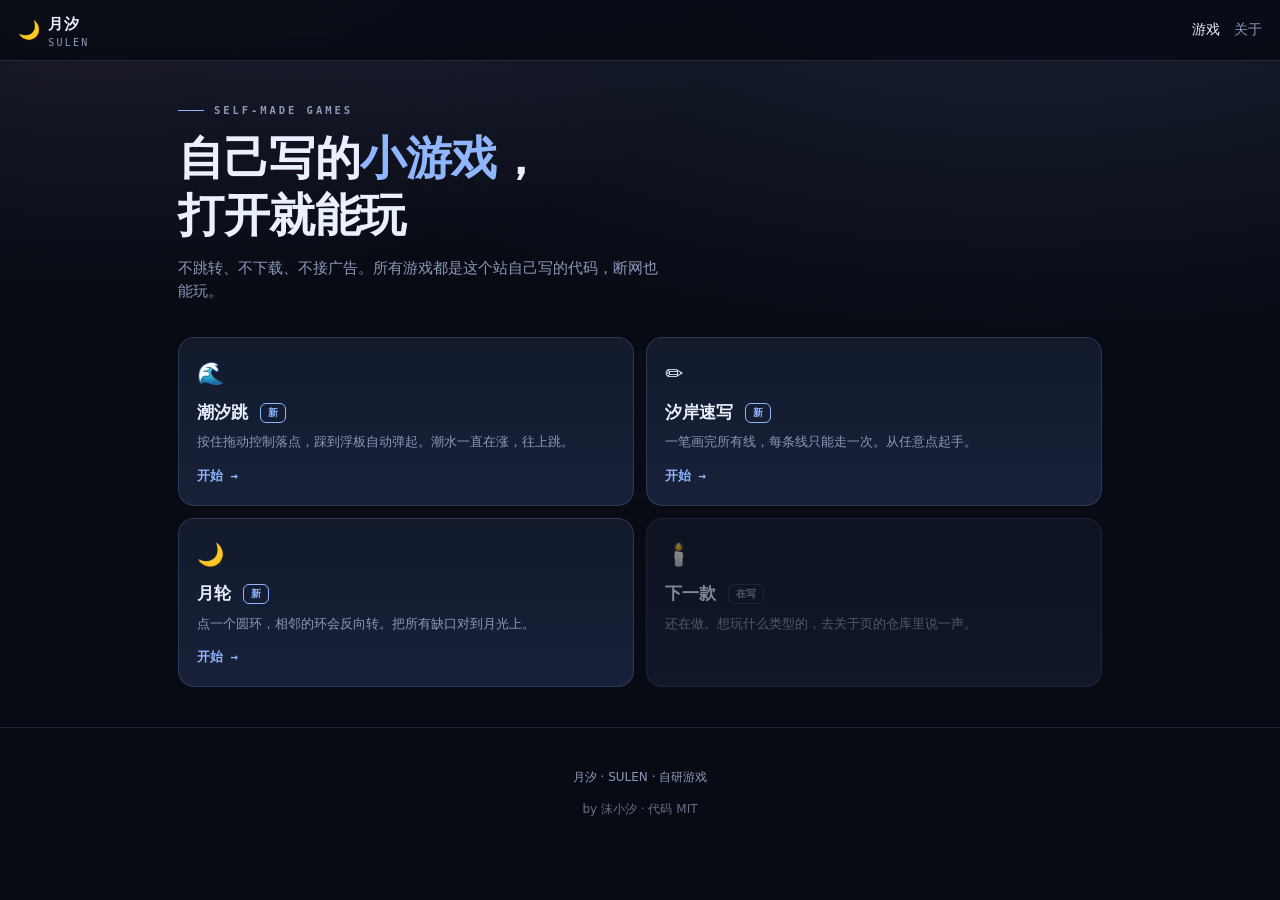
==== index.html @ d367f740 "init: 月汐 SULEN —— 自研小游戏站 - 潮汐跳（潮水上涨的跳跃游戏） - 汐岸速写（一笔画解谜，5 关） - 月轮（圆环对齐解谜，4 关） - 纯手写 HTML/CSS/JS，零依赖；曲" ====
<!doctype html>
<html lang="zh-CN">
<head>
<meta charset="utf-8">
<meta name="viewport" content="width=device-width, initial-scale=1, viewport-fit=cover">
<meta name="theme-color" content="#080b14">
<title>月汐 · SULEN</title>
<meta name="description" content="月汐 SULEN —— 自己写的网页小游戏，打开就能玩，不跳转、不下载。">
<link rel="manifest" href="manifest.json">
<link rel="icon" href="assets/icon.svg" type="image/svg+xml">
<link rel="apple-touch-icon" href="assets/icon.svg">
<meta property="og:title" content="月汐 · SULEN">
<meta property="og:description" content="自己写的网页小游戏，打开就能玩。">
<meta property="og:type" content="website">
<link rel="stylesheet" href="assets/base.css">
</head>
<body>

<nav class="nav">
  <a class="brand" href="./"><span class="moon">🌙</span><span>月汐<small>SULEN</small></span></a>
  <div class="nav-links">
    <a href="./" class="on">游戏</a>
    <a href="about.html">关于</a>
  </div>
</nav>

<main class="wrap">
  <header class="hero">
    <p class="eyebrow">SELF-MADE GAMES</p>
    <h1>自己写的<em>小游戏</em>，<br>打开就能玩</h1>
    <p class="lead">不跳转、不下载、不接广告。所有游戏都是这个站自己写的代码，断网也能玩。</p>
  </header>

  <section class="games">
    <a class="card" href="games/tide/index.html">
      <span class="ico">🌊</span>
      <h2>潮汐跳 <span class="tag new">新</span></h2>
      <p>按住拖动控制落点，踩到浮板自动弹起。潮水一直在涨，往上跳。</p>
      <span class="go">开始 →</span>
    </a>

    <a class="card" href="games/line/index.html">
      <span class="ico">✏️</span>
      <h2>汐岸速写 <span class="tag new">新</span></h2>
      <p>一笔画完所有线，每条线只能走一次。从任意点起手。</p>
      <span class="go">开始 →</span>
    </a>

    <a class="card" href="games/moon/index.html">
      <span class="ico">🌙</span>
      <h2>月轮 <span class="tag new">新</span></h2>
      <p>点一个圆环，相邻的环会反向转。把所有缺口对到月光上。</p>
      <span class="go">开始 →</span>
    </a>

    <div class="card soon">
      <span class="ico">🕯️</span>
      <h2>下一款 <span class="tag">在写</span></h2>
      <p>还在做。想玩什么类型的，去关于页的仓库里说一声。</p>
    </div>
  </section>
</main>

<footer>
  <p>月汐 · SULEN · 自研游戏</p>
  <p style="margin-top:6px;opacity:.7">by 沫小汐 · 代码 MIT</p>
</footer>

<script src="assets/pwa.js"></script>
</body>
</html>
---- assets/base.css ----
/* 月汐 SULEN · 共用样式 */
:root{
  --bg:#080b14; --bg2:#0d1322; --surface:#121a2c; --surface2:#182139;
  --ink:#eaf0ff; --muted:#8b98b8; --line:rgba(170,195,255,.16); --line2:rgba(170,195,255,.34);
  --accent:#8fb6ff; --accent2:#c9aaff; --ok:#66e0b8; --warn:#ffd166; --err:#ff8fa3;
  --mono:ui-monospace,SFMono-Regular,Menlo,Consolas,monospace;
  --serif:"Songti SC","STSong","Noto Serif CJK SC",serif;
  --nav-h:60px;
  color-scheme:dark;
}
*{box-sizing:border-box}
html,body{margin:0;padding:0}
body{
  background:
    radial-gradient(120% 80% at 80% -10%, rgba(143,182,255,.14), transparent 60%),
    radial-gradient(90% 60% at 8% 0%, rgba(201,170,255,.10), transparent 55%),
    var(--bg);
  color:var(--ink);
  font:15px/1.6 system-ui,-apple-system,"PingFang SC","Microsoft YaHei",sans-serif;
  min-height:100svh; -webkit-tap-highlight-color:transparent;
}
a{color:var(--accent);text-decoration:none}
.nav{position:sticky;top:0;z-index:30;display:flex;align-items:center;justify-content:space-between;
  gap:12px;padding:12px 18px;background:color-mix(in srgb,var(--bg) 88%,transparent);
  backdrop-filter:blur(12px);-webkit-backdrop-filter:blur(12px);border-bottom:1px solid var(--line)}
.brand{display:flex;align-items:center;gap:8px;color:var(--ink);font-weight:700;letter-spacing:.02em}
.brand .moon{font-size:18px}
.brand small{display:block;font:500 10px/1 var(--mono);color:var(--muted);letter-spacing:.22em;margin-top:2px}
.nav-links{display:flex;gap:14px;font-size:13.5px}
.nav-links a{color:var(--muted)}
.nav-links a:hover,.nav-links a.on{color:var(--ink)}
.wrap{max-width:960px;margin:0 auto;padding:0 18px}
.hero{padding:44px 0 26px}
.eyebrow{font:600 10.5px/1 var(--mono);letter-spacing:.28em;color:var(--muted);margin:0 0 14px;display:flex;align-items:center;gap:10px}
.eyebrow::before{content:"";width:26px;height:1px;background:var(--accent);display:block}
h1{margin:0 0 14px;font-size:clamp(28px,7vw,46px);line-height:1.22;letter-spacing:-.01em}
h1 em{font-style:normal;font-family:var(--serif);color:var(--accent)}
.lead{margin:0;color:var(--muted);max-width:34em;font-size:14.5px}
.games{display:grid;gap:12px;padding:8px 0 40px}
@media(min-width:680px){.games{grid-template-columns:1fr 1fr}}
.card{display:block;padding:18px;border-radius:16px;border:1px solid var(--line);
  background:linear-gradient(180deg,var(--surface),var(--surface2));color:var(--ink);
  transition:border-color .18s,transform .18s}
.card:hover{border-color:var(--line2);transform:translateY(-2px)}
.card .ico{font-size:22px}
.card h2{margin:8px 0 6px;font-size:17px}
.card p{margin:0 0 10px;color:var(--muted);font-size:13px;line-height:1.6}
.card .go{font:600 12.5px/1 var(--mono);color:var(--accent)}
.card.soon{opacity:.55;pointer-events:none}
.tag{display:inline-block;font:600 10px/1 var(--mono);padding:4px 7px;border-radius:6px;
  border:1px solid var(--line);color:var(--muted);margin-left:6px;vertical-align:2px}
.tag.new{border-color:var(--accent);color:var(--accent)}
footer{padding:28px 18px 40px;text-align:center;color:var(--muted);font-size:12px;border-top:1px solid var(--line)}

/* 游戏页通用 */
.gamepage{position:fixed;inset:0;overflow:hidden;background:#050810}
canvas{display:block;width:100%;height:100%;touch-action:none}
.hud{position:fixed;top:0;left:0;right:0;z-index:20;display:flex;align-items:center;justify-content:space-between;
  padding:10px 14px;font:600 12.5px/1 var(--mono);color:var(--ink);pointer-events:none}
.hud .back{pointer-events:auto;color:var(--ink);text-decoration:none;background:rgba(10,16,30,.6);
  border:1px solid var(--line);border-radius:999px;padding:7px 11px;backdrop-filter:blur(8px)}
.hud .score{background:rgba(10,16,30,.55);border:1px solid var(--line);border-radius:999px;padding:7px 12px}
.overlay{position:fixed;inset:0;z-index:25;display:grid;place-items:center;padding:24px;
  background:rgba(5,8,16,.82);backdrop-filter:blur(6px);text-align:center}
.overlay-inner{max-width:340px}
.overlay h2{margin:0 0 10px;font-size:22px}
.overlay p{margin:0 0 18px;color:var(--muted);font-size:13.5px;line-height:1.7}
.btn{display:inline-block;font:700 14px/1 inherit;color:#08101f;background:linear-gradient(135deg,var(--accent),var(--accent2));
  border:0;border-radius:12px;padding:13px 22px;cursor:pointer}
.btn.ghost{background:transparent;color:var(--ink);border:1px solid var(--line2)}
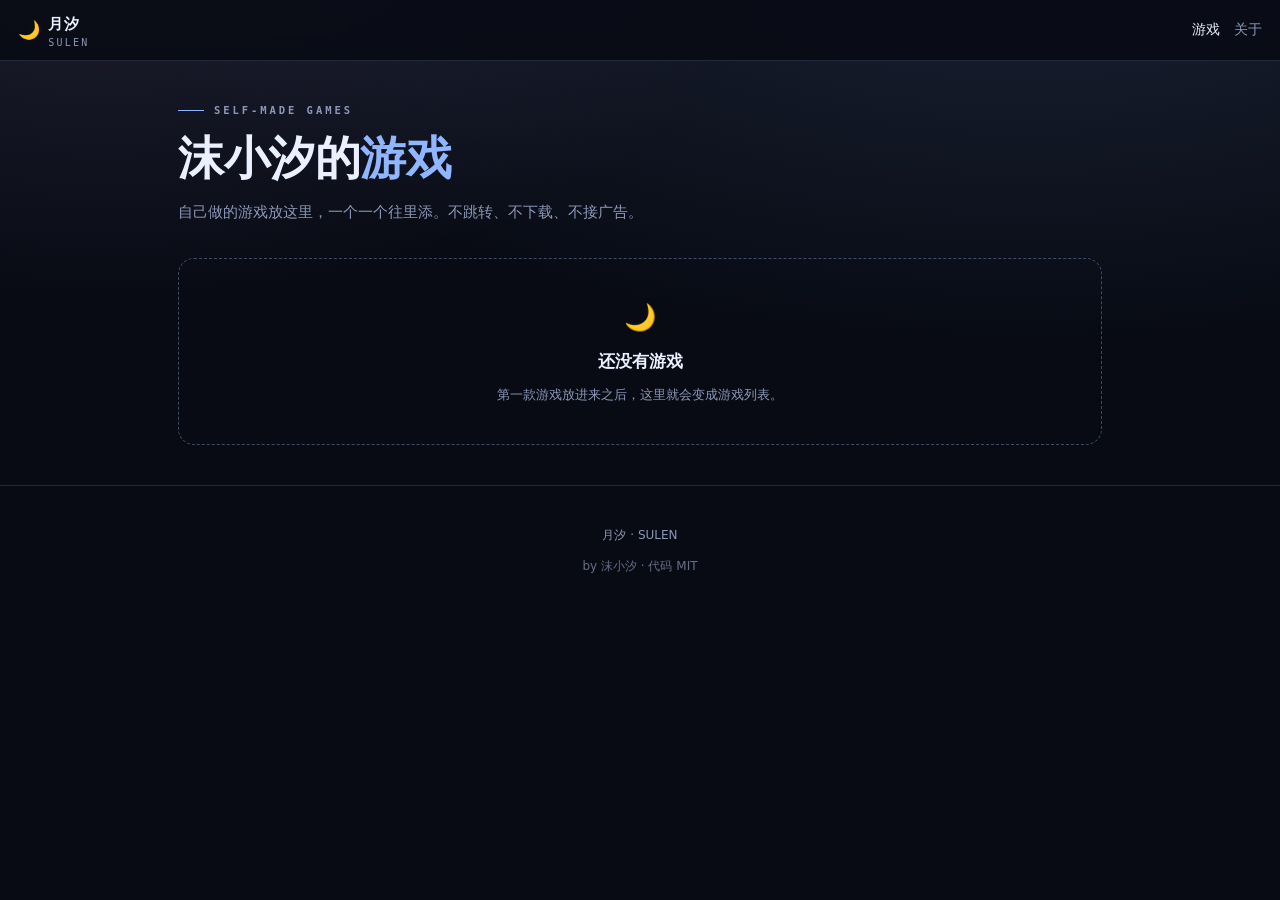
==== commit f1037d46: "改成一个放你自己游戏的架子 - 删掉之前我自己写的三个示例游戏 - 首页改成空状态，游戏列表等着往里填 - games/_template 提供最小可玩模板（index.html + game.js）" ====
--- a/index.html
+++ b/index.html
@@ -5,13 +5,10 @@
 <meta name="viewport" content="width=device-width, initial-scale=1, viewport-fit=cover">
 <meta name="theme-color" content="#080b14">
 <title>月汐 · SULEN</title>
-<meta name="description" content="月汐 SULEN —— 自己写的网页小游戏，打开就能玩，不跳转、不下载。">
+<meta name="description" content="月汐 SULEN —— 沫小汐自己做的小游戏。">
 <link rel="manifest" href="manifest.json">
 <link rel="icon" href="assets/icon.svg" type="image/svg+xml">
 <link rel="apple-touch-icon" href="assets/icon.svg">
-<meta property="og:title" content="月汐 · SULEN">
-<meta property="og:description" content="自己写的网页小游戏，打开就能玩。">
-<meta property="og:type" content="website">
 <link rel="stylesheet" href="assets/base.css">
 </head>
 <body>
@@ -27,42 +24,22 @@
 <main class="wrap">
   <header class="hero">
     <p class="eyebrow">SELF-MADE GAMES</p>
-    <h1>自己写的<em>小游戏</em>，<br>打开就能玩</h1>
-    <p class="lead">不跳转、不下载、不接广告。所有游戏都是这个站自己写的代码，断网也能玩。</p>
+    <h1>沫小汐的<em>游戏</em></h1>
+    <p class="lead">自己做的游戏放这里，一个一个往里添。不跳转、不下载、不接广告。</p>
   </header>
 
-  <section class="games">
-    <a class="card" href="games/tide/index.html">
-      <span class="ico">🌊</span>
-      <h2>潮汐跳 <span class="tag new">新</span></h2>
-      <p>按住拖动控制落点，踩到浮板自动弹起。潮水一直在涨，往上跳。</p>
-      <span class="go">开始 →</span>
-    </a>
-
-    <a class="card" href="games/line/index.html">
-      <span class="ico">✏️</span>
-      <h2>汐岸速写 <span class="tag new">新</span></h2>
-      <p>一笔画完所有线，每条线只能走一次。从任意点起手。</p>
-      <span class="go">开始 →</span>
-    </a>
-
-    <a class="card" href="games/moon/index.html">
+  <section class="games" id="games">
+    <!-- 空状态：还没有游戏 -->
+    <div class="empty" id="empty">
       <span class="ico">🌙</span>
-      <h2>月轮 <span class="tag new">新</span></h2>
-      <p>点一个圆环，相邻的环会反向转。把所有缺口对到月光上。</p>
-      <span class="go">开始 →</span>
-    </a>
-
-    <div class="card soon">
-      <span class="ico">🕯️</span>
-      <h2>下一款 <span class="tag">在写</span></h2>
-      <p>还在做。想玩什么类型的，去关于页的仓库里说一声。</p>
+      <h2>还没有游戏</h2>
+      <p>第一款游戏放进来之后，这里就会变成游戏列表。</p>
     </div>
   </section>
 </main>
 
 <footer>
-  <p>月汐 · SULEN · 自研游戏</p>
+  <p>月汐 · SULEN</p>
   <p style="margin-top:6px;opacity:.7">by 沫小汐 · 代码 MIT</p>
 </footer>
 
--- a/assets/base.css
+++ b/assets/base.css
@@ -68,3 +68,13 @@
 .btn{display:inline-block;font:700 14px/1 inherit;color:#08101f;background:linear-gradient(135deg,var(--accent),var(--accent2));
   border:0;border-radius:12px;padding:13px 22px;cursor:pointer}
 .btn.ghost{background:transparent;color:var(--ink);border:1px solid var(--line2)}
+
+/* 空状态 */
+.empty{grid-column:1/-1;padding:38px 22px;border:1px dashed var(--line2);border-radius:16px;text-align:center}
+.empty .ico{font-size:26px;display:block;margin-bottom:10px}
+.empty h2{margin:0 0 8px;font-size:17px}
+.empty p{margin:0;color:var(--muted);font-size:13px;line-height:1.7}
+
+/* 游戏卡：列表项 */
+.card .meta{display:flex;gap:10px;align-items:center;font:500 11.5px/1 var(--mono);color:var(--muted);margin-top:10px}
+.card .meta span{display:inline-flex;align-items:center;gap:4px}
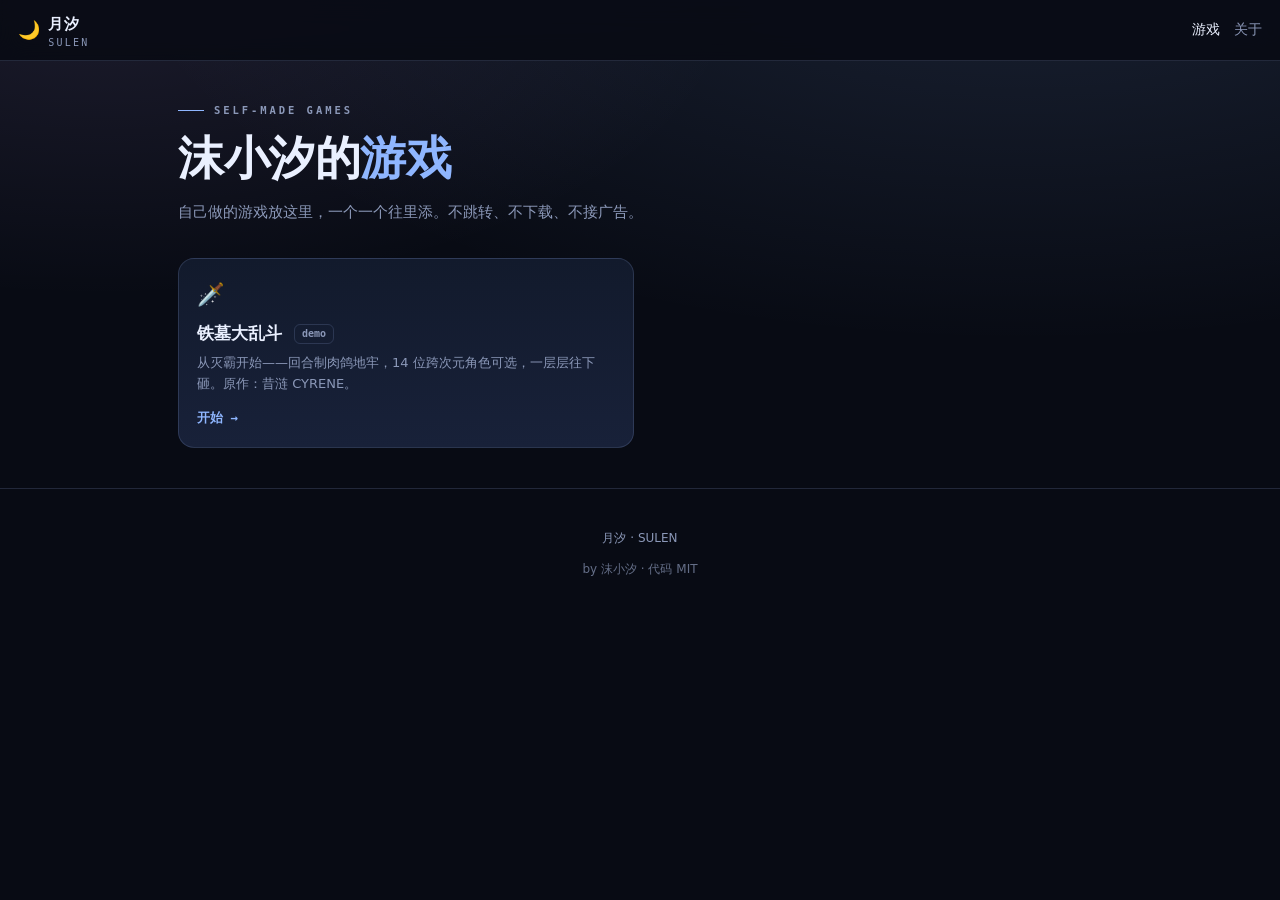
==== commit 86c00cb9: "加游戏：铁墓大乱斗（昔涟 CYRENE 的 demo） - 单文件游戏，176KB，JS/CSS 全内联，无外部依赖 - 改成从月汐进入/退出，去掉它自己的 manifest 与 service wo" ====
--- a/index.html
+++ b/index.html
@@ -29,12 +29,12 @@
   </header>
 
   <section class="games" id="games">
-    <!-- 空状态：还没有游戏 -->
-    <div class="empty" id="empty">
-      <span class="ico">🌙</span>
-      <h2>还没有游戏</h2>
-      <p>第一款游戏放进来之后，这里就会变成游戏列表。</p>
-    </div>
+    <a class="card" href="games/cyrene/index.html">
+      <span class="ico">🗡️</span>
+      <h2>铁墓大乱斗 <span class="tag">demo</span></h2>
+      <p>从灭霸开始——回合制肉鸽地牢，14 位跨次元角色可选，一层层往下砸。原作：昔涟 CYRENE。</p>
+      <span class="go">开始 →</span>
+    </a>
   </section>
 </main>
 
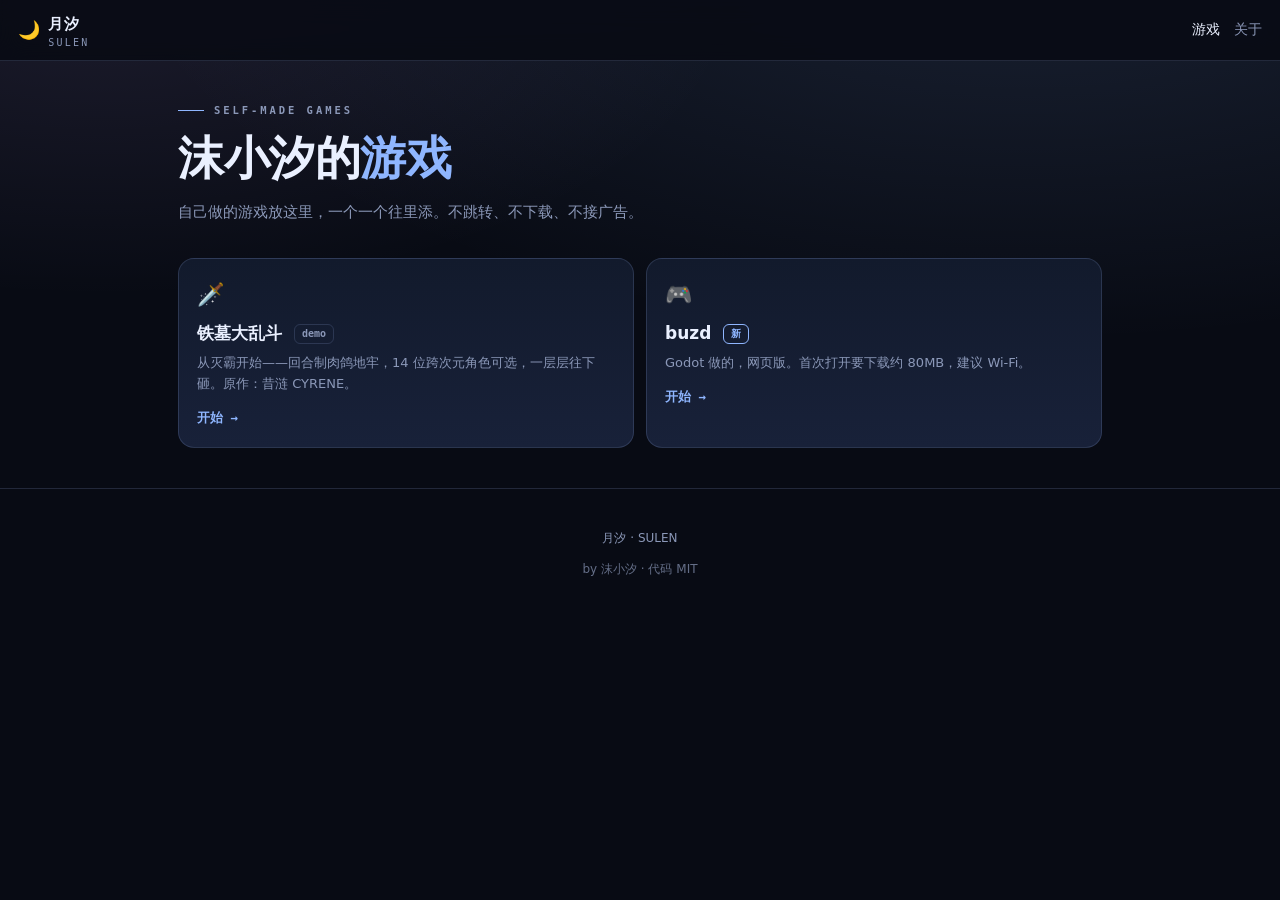
==== commit 0667322a: "buzd: 大文件分片上传，浏览器里拼装 - GitHub 单次上传 40MB 以上会 401，所以把 index.pck / index.wasm 切成 8MB 分片 - index.html 里加" ====
--- a/index.html
+++ b/index.html
@@ -35,6 +35,12 @@
       <p>从灭霸开始——回合制肉鸽地牢，14 位跨次元角色可选，一层层往下砸。原作：昔涟 CYRENE。</p>
       <span class="go">开始 →</span>
     </a>
+    <a class="card" href="games/buzd/index.html">
+      <span class="ico">🎮</span>
+      <h2>buzd <span class="tag new">新</span></h2>
+      <p>Godot 做的，网页版。首次打开要下载约 80MB，建议 Wi-Fi。</p>
+      <span class="go">开始 →</span>
+    </a>
   </section>
 </main>
 
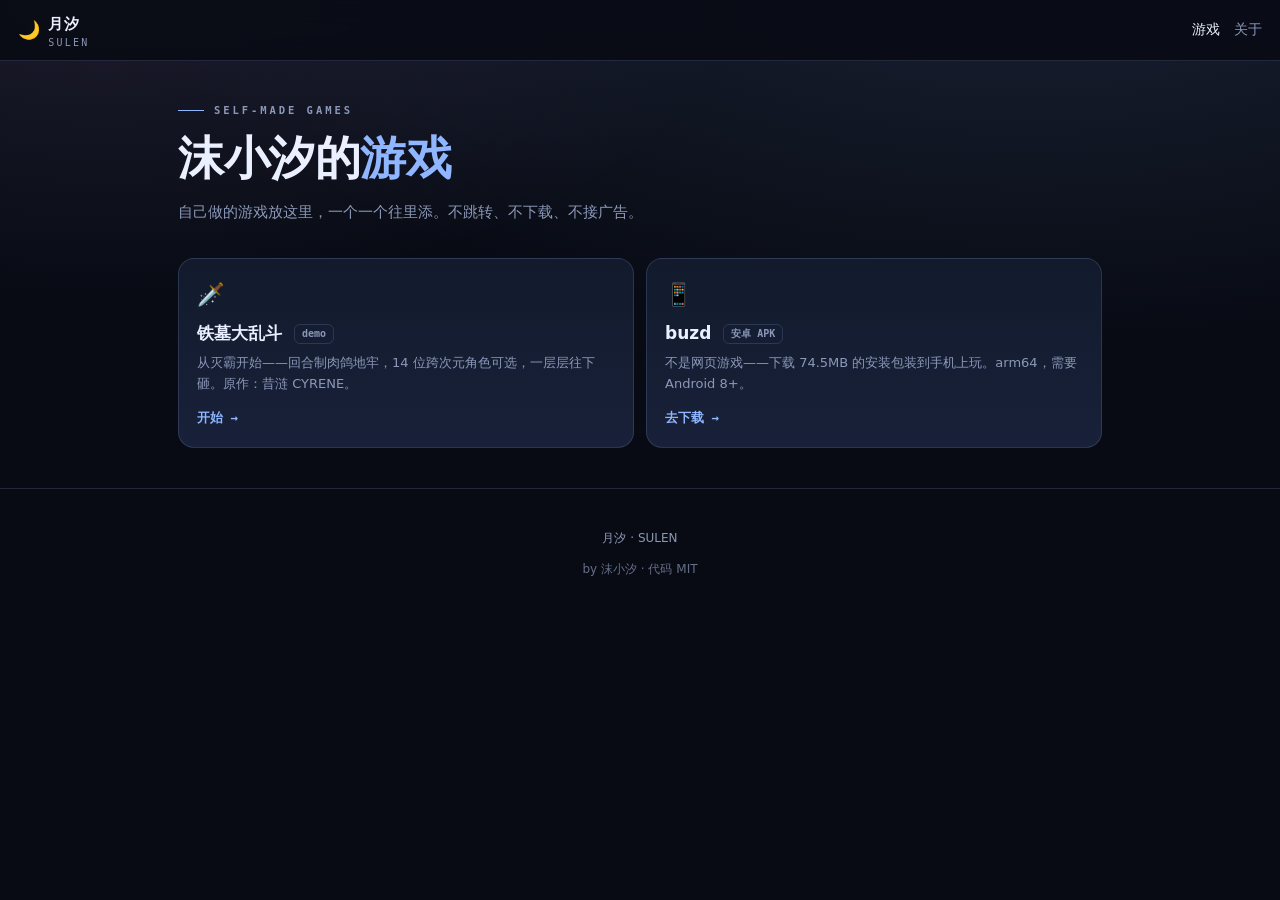
==== commit d0d8dfad: "buzd 改成安卓 APK：分片下载页 - 撤掉网页版（86MB 分片全删） - APK 74.5MB 切成 10 片放 download/，页面拼成 Blob 再存盘 - 首页卡片改成下载入口，附安" ====
--- a/index.html
+++ b/index.html
@@ -35,11 +35,11 @@
       <p>从灭霸开始——回合制肉鸽地牢，14 位跨次元角色可选，一层层往下砸。原作：昔涟 CYRENE。</p>
       <span class="go">开始 →</span>
     </a>
-    <a class="card" href="games/buzd/index.html">
-      <span class="ico">🎮</span>
-      <h2>buzd <span class="tag new">新</span></h2>
-      <p>Godot 做的，网页版。首次打开要下载约 80MB，建议 Wi-Fi。</p>
-      <span class="go">开始 →</span>
+    <a class="card" href="download/index.html">
+      <span class="ico">📱</span>
+      <h2>buzd <span class="tag">安卓 APK</span></h2>
+      <p>不是网页游戏——下载 74.5MB 的安装包装到手机上玩。arm64，需要 Android 8+。</p>
+      <span class="go">去下载 →</span>
     </a>
   </section>
 </main>
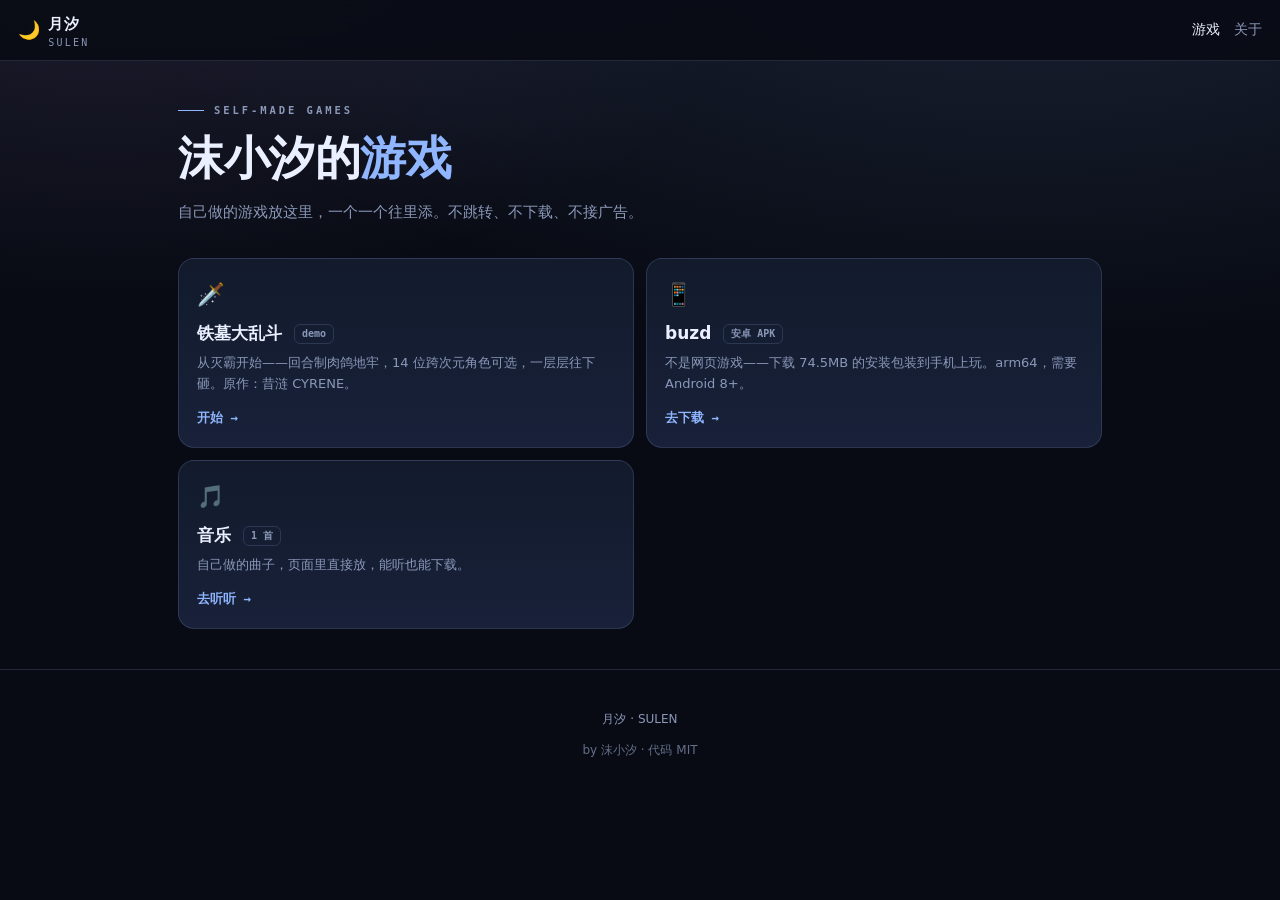
==== commit 82b82a44: "加音乐页：11月18日 - 自己的曲子，9.4MB MP3（320kbps，3:54） - 页面里原生 audio 播放器，本地文件，不依赖音乐平台 - 首页加「音乐」卡" ====
--- a/index.html
+++ b/index.html
@@ -41,7 +41,13 @@
       <p>不是网页游戏——下载 74.5MB 的安装包装到手机上玩。arm64，需要 Android 8+。</p>
       <span class="go">去下载 →</span>
     </a>
-  </section>
+      <a class="card" href="music/index.html">
+      <span class="ico">🎵</span>
+      <h2>音乐 <span class="tag">1 首</span></h2>
+      <p>自己做的曲子，页面里直接放，能听也能下载。</p>
+      <span class="go">去听听 →</span>
+    </a>
+</section>
 </main>
 
 <footer>
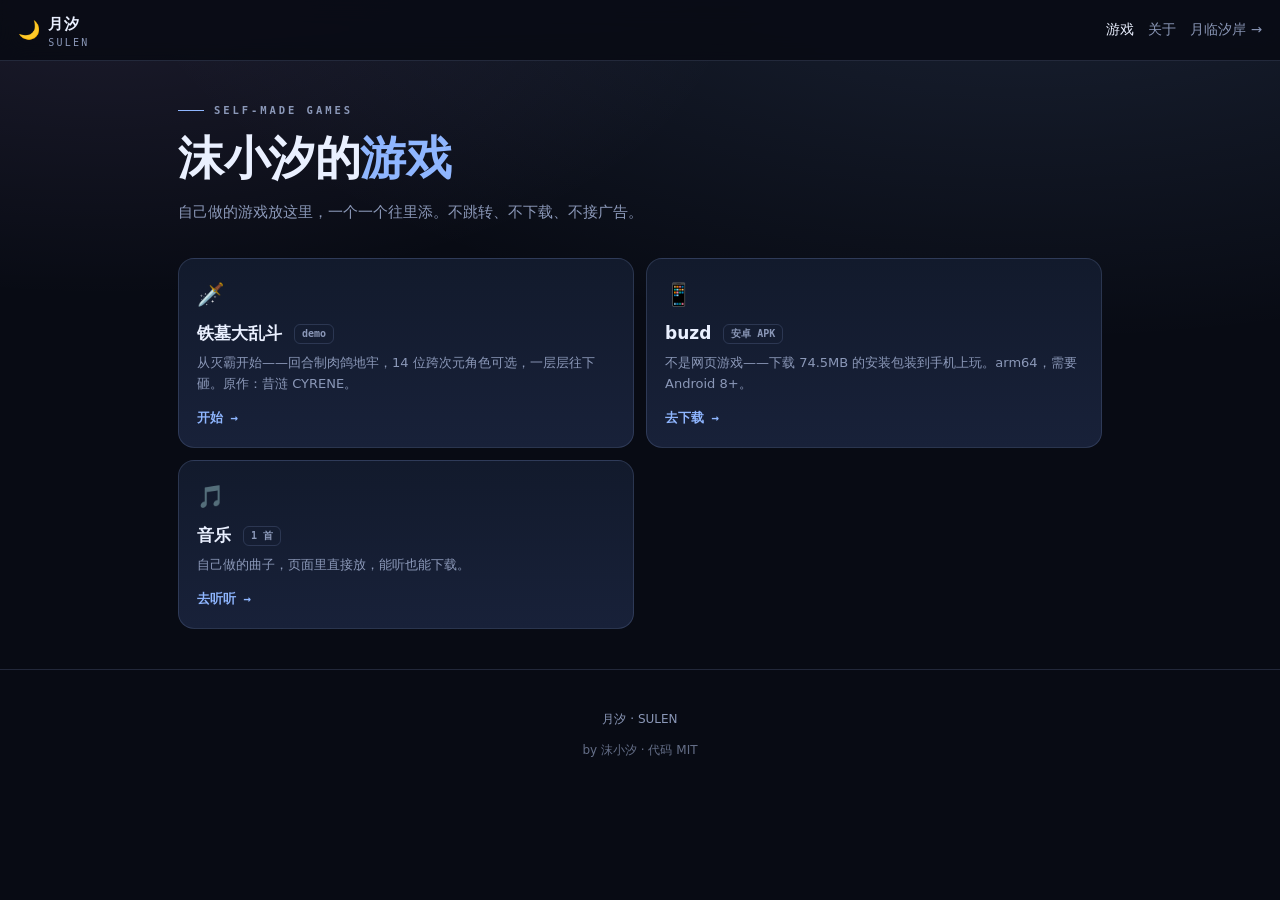
==== commit 40cd9e4c: "打通两个站：导航加「月临汐岸 →」，首页加工具站入口卡" ====
--- a/index.html
+++ b/index.html
@@ -18,6 +18,7 @@
   <div class="nav-links">
     <a href="./" class="on">游戏</a>
     <a href="about.html">关于</a>
+    <a href="https://mxdfghsh.github.io/pocket-tools/">月临汐岸 →</a>
   </div>
 </nav>
 
